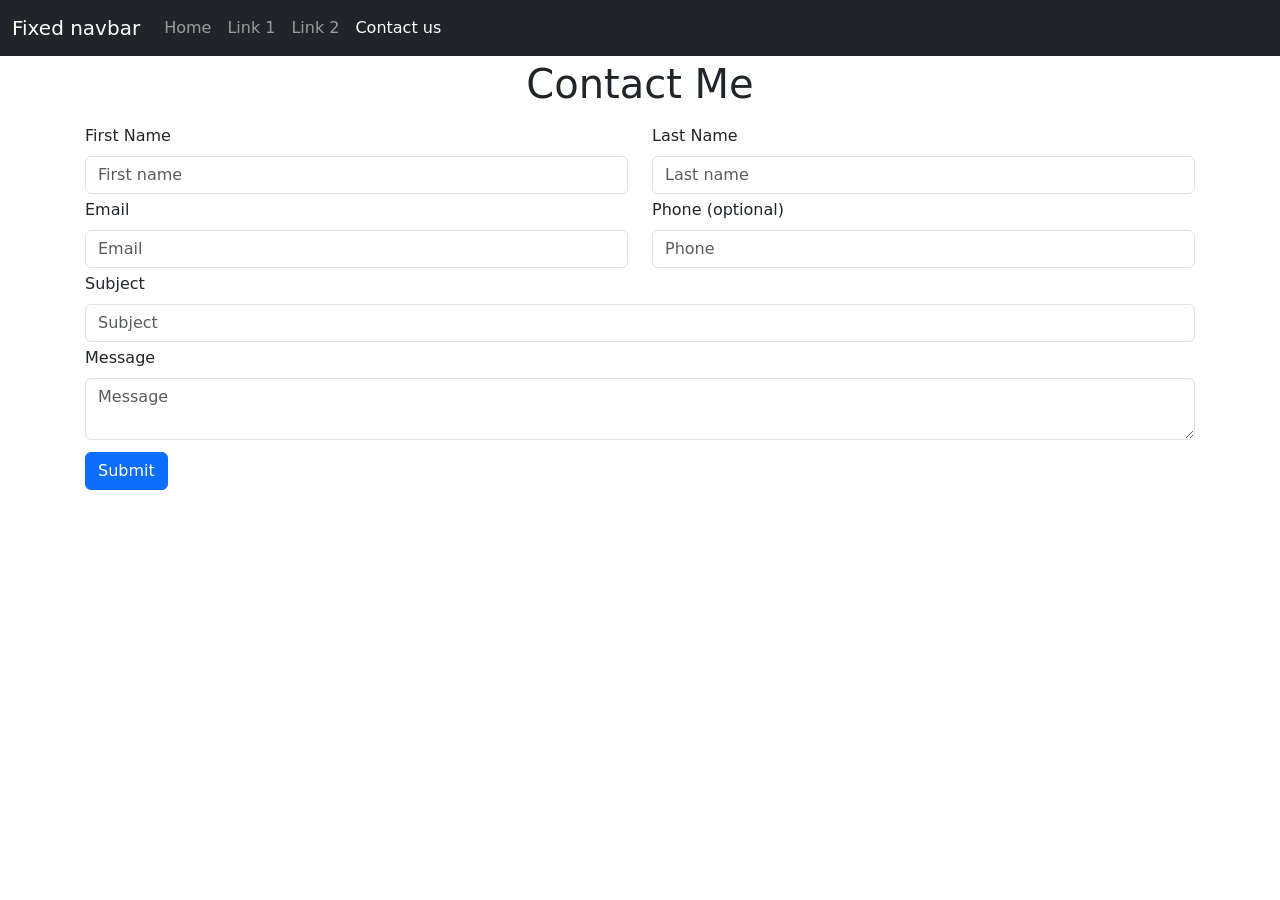
==== contact.html @ 33afbf4f "Added contact page Created the contact form page" ====
<!doctype html>
<html lang="en">

<head>
    <title>Contact us</title>
    <!-- Required meta tags -->
    <meta charset="utf-8">
    <meta name="viewport" content="width=device-width, initial-scale=1, shrink-to-fit=no">

    <!-- Bootstrap CSS -->
    <link href="https://cdn.jsdelivr.net/npm/bootstrap@5.1.1/dist/css/bootstrap.min.css" rel="stylesheet"
        integrity="sha384-F3w7mX95PdgyTmZZMECAngseQB83DfGTowi0iMjiWaeVhAn4FJkqJByhZMI3AhiU" crossorigin="anonymous">

    <link rel="stylesheet" href="css/site.css">
    <link rel="icon" type="image/x-icon" href="img/favicon.ico">
</head>

<body>

<nav class="navbar navbar-expand-md navbar-dark fixed-top bg-dark">
    <div class="container-fluid">
        <a class="navbar-brand" href="#">Fixed navbar</a>
        <button class="navbar-toggler" type="button" data-bs-toggle="collapse" data-bs-target="#navbarCollapse"
            aria-controls="navbarCollapse" aria-expanded="false" aria-label="Toggle navigation">
            <span class="navbar-toggler-icon"></span>
        </button>
        <div class="collapse navbar-collapse" id="navbarCollapse">
            <ul class="navbar-nav me-auto mb-2 mb-md-0">
                <li class="nav-item">
                    <a class="nav-link" aria-current="page" href="index.html">Home</a>
                </li>
                <li class="nav-item">
                    <a class="nav-link" href="#">Link 1</a>
                </li>
                <li class="nav-item">
                    <a class="nav-link" href="#">Link 2</a>
                </li>
                <li class="nav-item">
                    <a class="nav-link active" href="#">Contact us</a>
                </li>
            </ul>
        </div>
    </div>
</nav>

<main class="flex-shrink-0">
   <div class="container">
       <h1 class="text-center mb-3">Contact Me</h1>
       <form action="#">
           <div class="row mb-1">
               <div class="col">
                   <label class="form-label">First Name</label>
                   <input type="text" name="firstName" class="form-control" placeholder="First name"
                       aria-label="First name" required>
               </div>
               <div class="col">
                   <label class="form-label">Last Name</label>
                   <input type="text" name="lastName" class="form-control" placeholder="Last name"
                       aria-label="Last name" required>
               </div>
           </div>
           <div class="row mb-1">
               <div class="col">
                   <label class="form-label">Email</label>
                   <input type="email" name="email" class="form-control" placeholder="Email"
                       aria-label="Email" required>
               </div>
               <div class="col">
                   <label class="form-label">Phone (optional)</label>
                   <input type="text" name="phone" class="form-control" placeholder="Phone"
                       aria-label="Phone">
               </div>
           </div>
           <div class="row mb-1">
               <div class="col">
                   <label class="form-label">Subject</label>
                   <input type="text" name="subject" class="form-control" placeholder="Subject"
                       aria-label="Subject" required>
               </div>
           </div>
           <div class="row mb-1">
               <div class="col">
                   <label class="form-label">Message</label>
                   <textarea type="text" name="message" class="form-control" placeholder="Message"
                       aria-label="Message" required></textarea>
               </div>
           </div>
           <button type="submit" class="btn btn-primary mt-2">Submit</button>
       </form>
   </div>
 </main>
    <!-- Bootstrap JS -->
    <script src="https://cdn.jsdelivr.net/npm/bootstrap@5.1.1/dist/js/bootstrap.bundle.min.js"
        integrity="sha384-/bQdsTh/da6pkI1MST/rWKFNjaCP5gBSY4sEBT38Q/9RBh9AH40zEOg7Hlq2THRZ" crossorigin="anonymous">
    </script>
</body>

</html>
---- css/site.css ----
main>.container {
           padding: 60px 15px 0;
       }
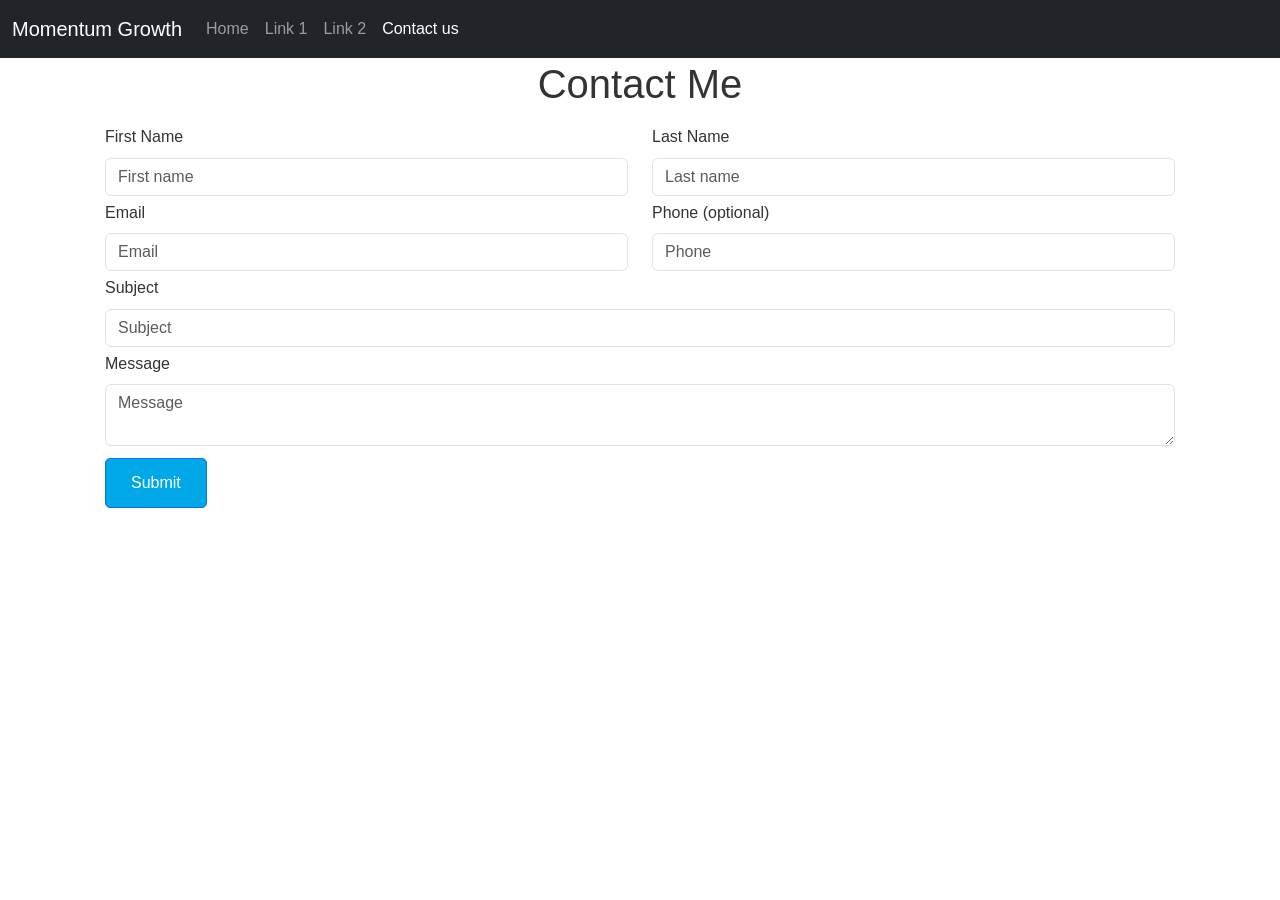
==== commit 84ab444e: "Added content to home page Added content to home page" ====
--- a/contact.html
+++ b/contact.html
@@ -19,7 +19,7 @@
 
 <nav class="navbar navbar-expand-md navbar-dark fixed-top bg-dark">
     <div class="container-fluid">
-        <a class="navbar-brand" href="#">Fixed navbar</a>
+        <a class="navbar-brand" href="#">Momentum Growth</a>
         <button class="navbar-toggler" type="button" data-bs-toggle="collapse" data-bs-target="#navbarCollapse"
             aria-controls="navbarCollapse" aria-expanded="false" aria-label="Toggle navigation">
             <span class="navbar-toggler-icon"></span>
@@ -46,7 +46,7 @@
 <main class="flex-shrink-0">
    <div class="container">
        <h1 class="text-center mb-3">Contact Me</h1>
-       <form action="#">
+       <form name="contact" method="POST" data-netlify-recaptcha="true" data-netlify="true">
            <div class="row mb-1">
                <div class="col">
                    <label class="form-label">First Name</label>
@@ -85,6 +85,7 @@
                        aria-label="Message" required></textarea>
                </div>
            </div>
+           <div data-netlify-recaptcha="true"></div>
            <button type="submit" class="btn btn-primary mt-2">Submit</button>
        </form>
    </div>
--- a/css/site.css
+++ b/css/site.css
@@ -1,3 +1,183 @@
 main>.container {
            padding: 60px 15px 0;
-       }+       }
+/* RESET */
+* {
+  margin: 0;
+  padding: 0;
+  box-sizing: border-box;
+}
+
+/* GLOBAL STYLES */
+body {
+  font-family: 'Segoe UI', Tahoma, Geneva, Verdana, sans-serif;
+  line-height: 1.6;
+  color: #333;
+}
+
+.container {
+  width: 90%;
+  max-width: 1100px;
+  margin: auto;
+}
+
+h1, h2, h3 {
+  margin-bottom: 15px;
+}
+
+section {
+  padding: 60px 0;
+}
+
+/* BUTTONS */
+.btn-primary {
+  display: inline-block;
+  padding: 12px 25px;
+  background-color: #00a8e8;
+  color: white;
+  text-decoration: none;
+  border-radius: 5px;
+  transition: 0.3s ease;
+}
+
+.btn-primary:hover {
+  background-color: #0077b6;
+}
+
+/* HERO SECTION */
+.hero {
+  background: linear-gradient(rgba(0,0,0,0.5), rgba(0,0,0,0.5)),
+              url('https://images.unsplash.com/photo-1581579188871-45ea61f2a8f3') no-repeat center center/cover;
+  height: 90vh;
+  display: flex;
+  align-items: center;
+  justify-content: center;
+  text-align: center;
+  color: white;
+}
+
+.hero h1 {
+  font-size: 3rem;
+}
+
+.hero p {
+  font-size: 1.2rem;
+  margin-bottom: 20px;
+}
+
+/* ABOUT SECTION */
+.about {
+  background: #f8f9fa;
+  text-align: center;
+}
+
+.features {
+  display: grid;
+  grid-template-columns: repeat(auto-fit, minmax(250px, 1fr));
+  gap: 20px;
+  margin-top: 30px;
+}
+
+.feature {
+  background: white;
+  padding: 25px;
+  border-radius: 8px;
+  box-shadow: 0 4px 10px rgba(0,0,0,0.05);
+}
+
+/* SERVICES */
+.services {
+  text-align: center;
+}
+
+.service-grid {
+  display: grid;
+  grid-template-columns: repeat(auto-fit, minmax(250px, 1fr));
+  gap: 20px;
+  margin-top: 30px;
+}
+
+.service {
+  padding: 25px;
+  border: 1px solid #eee;
+  border-radius: 8px;
+  transition: 0.3s ease;
+}
+
+.service:hover {
+  transform: translateY(-5px);
+  box-shadow: 0 8px 20px rgba(0,0,0,0.08);
+}
+
+/* TESTIMONIALS */
+.testimonials {
+  background: #f8f9fa;
+  text-align: center;
+}
+
+.testimonial {
+  margin-bottom: 30px;
+  font-style: italic;
+}
+
+/* CTA */
+.cta {
+  background: #00a8e8;
+  color: white;
+  text-align: center;
+}
+
+.cta .btn-primary {
+  background: white;
+  color: #00a8e8;
+}
+
+.cta .btn-primary:hover {
+  background: #f1f1f1;
+}
+
+/* CONTACT */
+.contact form {
+  display: flex;
+  flex-direction: column;
+  gap: 15px;
+  margin-top: 20px;
+}
+
+.contact input,
+.contact textarea {
+  padding: 12px;
+  border-radius: 5px;
+  border: 1px solid #ccc;
+  font-size: 1rem;
+}
+
+.contact textarea {
+  resize: vertical;
+  min-height: 120px;
+}
+
+.contact button {
+  border: none;
+  cursor: pointer;
+}
+
+/* FOOTER */
+footer {
+  background: #222;
+  color: white;
+  text-align: center;
+  padding: 20px 0;
+  font-size: 0.9rem;
+}
+
+/* RESPONSIVE DESIGN */
+@media (max-width: 768px) {
+  .hero h1 {
+    font-size: 2rem;
+  }
+
+  section {
+    padding: 40px 0;
+  }
+}
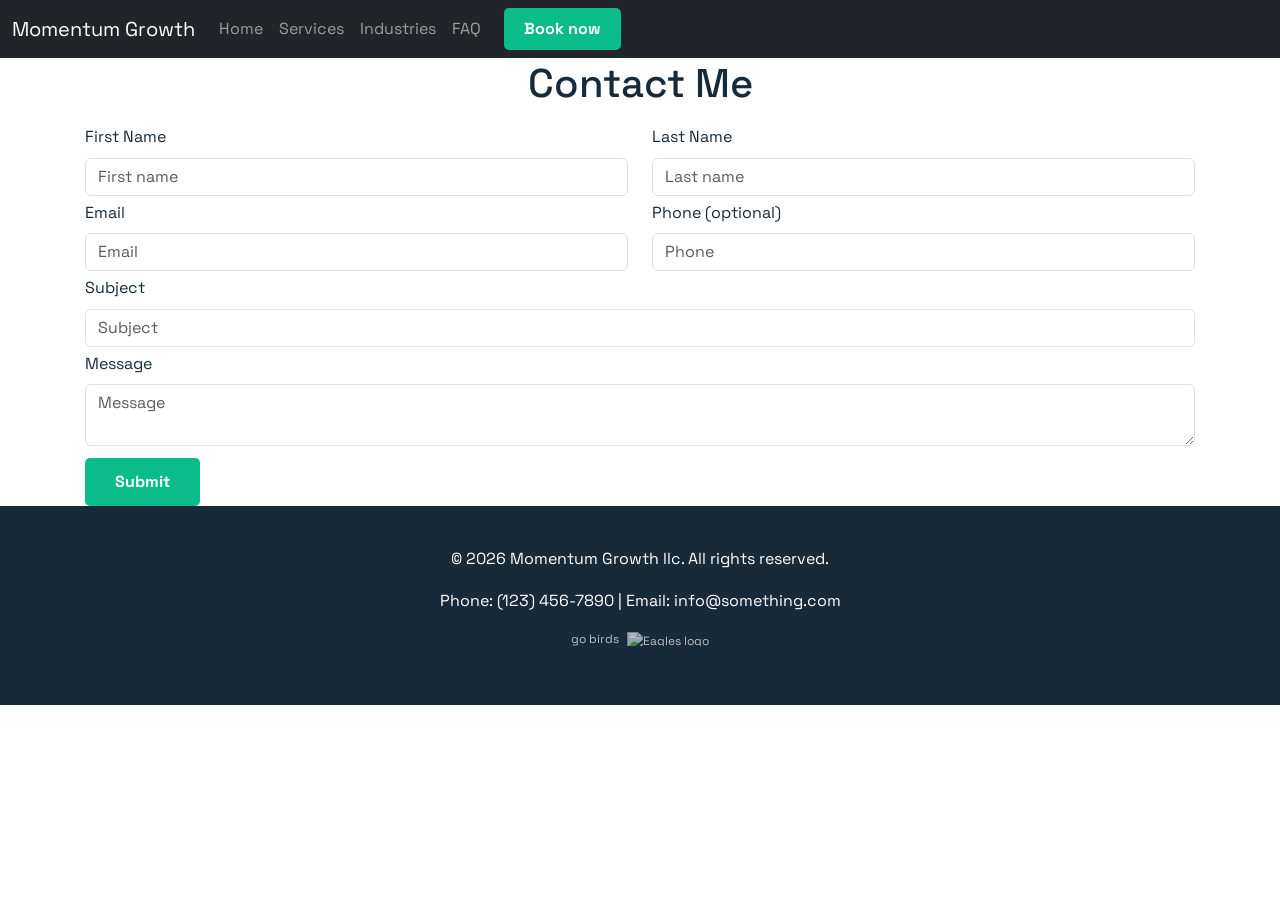
==== commit 6f6c11d3: "Revision1 added pages, and style" ====
--- a/contact.html
+++ b/contact.html
@@ -30,13 +30,16 @@
                     <a class="nav-link" aria-current="page" href="index.html">Home</a>
                 </li>
                 <li class="nav-item">
-                    <a class="nav-link" href="#">Link 1</a>
+                    <a class="nav-link" href="services.html">Services</a>
                 </li>
                 <li class="nav-item">
-                    <a class="nav-link" href="#">Link 2</a>
+                    <a class="nav-link" href="industries.html">Industries</a>
                 </li>
                 <li class="nav-item">
-                    <a class="nav-link active" href="#">Contact us</a>
+                    <a class="nav-link" href="faq.html">FAQ</a>
+                </li>
+                <li class="nav-item">
+                    <a class="nav-link nav-btn" class="nav-link active" href="contact.html">Book now</a>
                 </li>
             </ul>
         </div>
@@ -89,6 +92,16 @@
            <button type="submit" class="btn btn-primary mt-2">Submit</button>
        </form>
    </div>
+ <!-- FOOTER -->
+  <footer>
+    <div class="container">
+      <p>© 2026 Momentum Growth llc. All rights reserved.</p>
+      <p>Phone: (123) 456-7890 | Email: info@something.com</p>
+      <p class="go-birds">
+      go birds 
+      <img src="https://upload.wikimedia.org/wikipedia/en/thumb/8/8e/Philadelphia_Eagles_logo.svg/1200px-Philadelphia_Eagles_logo.svg.png" alt="Eagles logo">
+    </div>
+  </footer>
  </main>
     <!-- Bootstrap JS -->
     <script src="https://cdn.jsdelivr.net/npm/bootstrap@5.1.1/dist/js/bootstrap.bundle.min.js"
--- a/css/site.css
+++ b/css/site.css
@@ -1,52 +1,56 @@
-main>.container {
-           padding: 60px 15px 0;
-       }
-/* RESET */
+/* 1. IMPORTS & VARIABLES */
+@import url('https://fonts.googleapis.com/css2?family=Space+Grotesk:wght@300;400;700&display=swap');
+
+:root {
+  --primary: #09BC8A;    /* Emerald Green */
+  --secondary: #74b3ce;  /* Sky Blue */
+  --dark: #172A3A;       /* Dark Navy */
+  --accent: #508991;     /* Muted Teal */
+  --deep: #004346;       /* Deep Forest */
+}
+
+/* 2. RESET & GLOBAL STYLES */
 * {
   margin: 0;
   padding: 0;
   box-sizing: border-box;
 }
 
-/* GLOBAL STYLES */
 body {
-  font-family: 'Segoe UI', Tahoma, Geneva, Verdana, sans-serif;
+  font-family: 'Space Grotesk', sans-serif; /* Updated Font */
   line-height: 1.6;
-  color: #333;
+  color: var(--dark); /* Updated Color */
 }
 
-.container {
-  width: 90%;
-  max-width: 1100px;
-  margin: auto;
-}
-
-h1, h2, h3 {
-  margin-bottom: 15px;
+main > .container {
+  padding: 60px 15px 0;
 }
 
 section {
   padding: 60px 0;
 }
 
-/* BUTTONS */
+/* 3. BUTTONS - Updated colors */
 .btn-primary {
   display: inline-block;
-  padding: 12px 25px;
-  background-color: #00a8e8;
+  padding: 12px 30px;
+  background-color: var(--primary); /* Emerald */
   color: white;
   text-decoration: none;
   border-radius: 5px;
+  font-weight: 700;
   transition: 0.3s ease;
+  border: none;
 }
 
 .btn-primary:hover {
-  background-color: #0077b6;
+  background-color: var(--deep);
+  transform: translateY(-2px);
 }
 
-/* HERO SECTION */
+/* 4. HERO SECTION */
 .hero {
-  background: linear-gradient(rgba(0,0,0,0.5), rgba(0,0,0,0.5)),
+  background: linear-gradient(rgba(23, 42, 58, 0.7), rgba(23, 42, 58, 0.7)),
               url('https://images.unsplash.com/photo-1581579188871-45ea61f2a8f3') no-repeat center center/cover;
   height: 90vh;
   display: flex;
@@ -56,51 +60,51 @@
   color: white;
 }
 
-.hero h1 {
-  font-size: 3rem;
-}
-
-.hero p {
-  font-size: 1.2rem;
-  margin-bottom: 20px;
-}
-
-/* ABOUT SECTION */
-.about {
-  background: #f8f9fa;
+/* NAVBAR BUTTON STYLING */
+.navbar-nav .nav-btn {
+  background-color: var(--primary); 
+  color: white !important;          
+  padding: 8px 20px !important;    
+  border-radius: 5px;               
+  font-weight: 700;
+  margin-left: 15px;                
+  transition: all 0.3s ease;
   text-align: center;
 }
 
-.features {
+.navbar-nav .nav-btn:hover {
+  background-color: var(--deep) !important; 
+  transform: translateY(-1px);
+  box-shadow: 0 4px 8px rgba(0,0,0,0.2);
+}
+
+/* Adjust for Mobile */
+@media (max-width: 768px) {
+  .navbar-nav .nav-btn {
+    margin-left: 0;
+    margin-top: 10px;
+    display: inline-block; 
+  }
+}
+
+.hero h1 {
+  font-size: 3.5rem; 
+}
+
+/* 5. LAYOUT GRIDS */
+.features, .service-grid {
   display: grid;
   grid-template-columns: repeat(auto-fit, minmax(250px, 1fr));
   gap: 20px;
   margin-top: 30px;
 }
 
-.feature {
+.feature, .service {
   background: white;
   padding: 25px;
   border-radius: 8px;
   box-shadow: 0 4px 10px rgba(0,0,0,0.05);
-}
-
-/* SERVICES */
-.services {
-  text-align: center;
-}
-
-.service-grid {
-  display: grid;
-  grid-template-columns: repeat(auto-fit, minmax(250px, 1fr));
-  gap: 20px;
-  margin-top: 30px;
-}
-
-.service {
-  padding: 25px;
-  border: 1px solid #eee;
-  border-radius: 8px;
+  border-top: 5px solid var(--primary); 
   transition: 0.3s ease;
 }
 
@@ -108,76 +112,74 @@
   transform: translateY(-5px);
   box-shadow: 0 8px 20px rgba(0,0,0,0.08);
 }
-
-/* TESTIMONIALS */
-.testimonials {
-  background: #f8f9fa;
-  text-align: center;
+/* SERVICE CARDS REFINEMENT */
+.service {
+  display: flex;
+  flex-direction: column;
+  align-items: center;
+  justify-content: center;
+  padding: 40px 20px; 
+  background: #ffffff;
+  border-radius: 12px;
+  border-top: 5px solid var(--primary);
+  box-shadow: 0 4px 15px rgba(0,0,0,0.05);
+  transition: all 0.3s ease;
 }
 
-.testimonial {
-  margin-bottom: 30px;
-  font-style: italic;
+.service-icon {
+  font-size: 3.5rem; 
+  margin-bottom: 15px;
 }
 
-/* CTA */
+.service h3 {
+  font-size: 1.2rem;
+  font-weight: 700;
+  margin-bottom: 0; 
+  color: var(--dark);
+  text-transform: uppercase;
+  letter-spacing: 1px;
+}
+
+.service:hover {
+  transform: translateY(-8px);
+  background-color: #fdfdfd;
+}
+
+/* 6. CTA & FOOTER */
 .cta {
-  background: #00a8e8;
+  background: var(--deep); /* Deep Forest */
   color: white;
   text-align: center;
 }
 
-.cta .btn-primary {
-  background: white;
-  color: #00a8e8;
+footer {
+  background: var(--dark); /* Dark Navy */
+  color: white;
+  text-align: center;
+  padding: 40px 0;
+}
+/* GO BIRDS STYLING */
+.go-birds {
+  font-size: 0.75rem; 
+  margin-top: 10px;
+  opacity: 0.7;       
+  display: flex;
+  align-items: center;
+  justify-content: center;
+  gap: 8px;          
 }
 
-.cta .btn-primary:hover {
-  background: #f1f1f1;
+.go-birds img {
+  height: 14px;      
+  width: auto;
 }
 
-/* CONTACT */
-.contact form {
-  display: flex;
-  flex-direction: column;
-  gap: 15px;
-  margin-top: 20px;
-}
-
-.contact input,
-.contact textarea {
-  padding: 12px;
-  border-radius: 5px;
-  border: 1px solid #ccc;
-  font-size: 1rem;
-}
-
-.contact textarea {
-  resize: vertical;
-  min-height: 120px;
-}
-
-.contact button {
-  border: none;
-  cursor: pointer;
-}
-
-/* FOOTER */
-footer {
-  background: #222;
-  color: white;
-  text-align: center;
-  padding: 20px 0;
-  font-size: 0.9rem;
-}
-
-/* RESPONSIVE DESIGN */
+/* 7. RESPONSIVE DESIGN */
 @media (max-width: 768px) {
   .hero h1 {
     font-size: 2rem;
   }
-
   section {
     padding: 40px 0;
   }
-}
+}
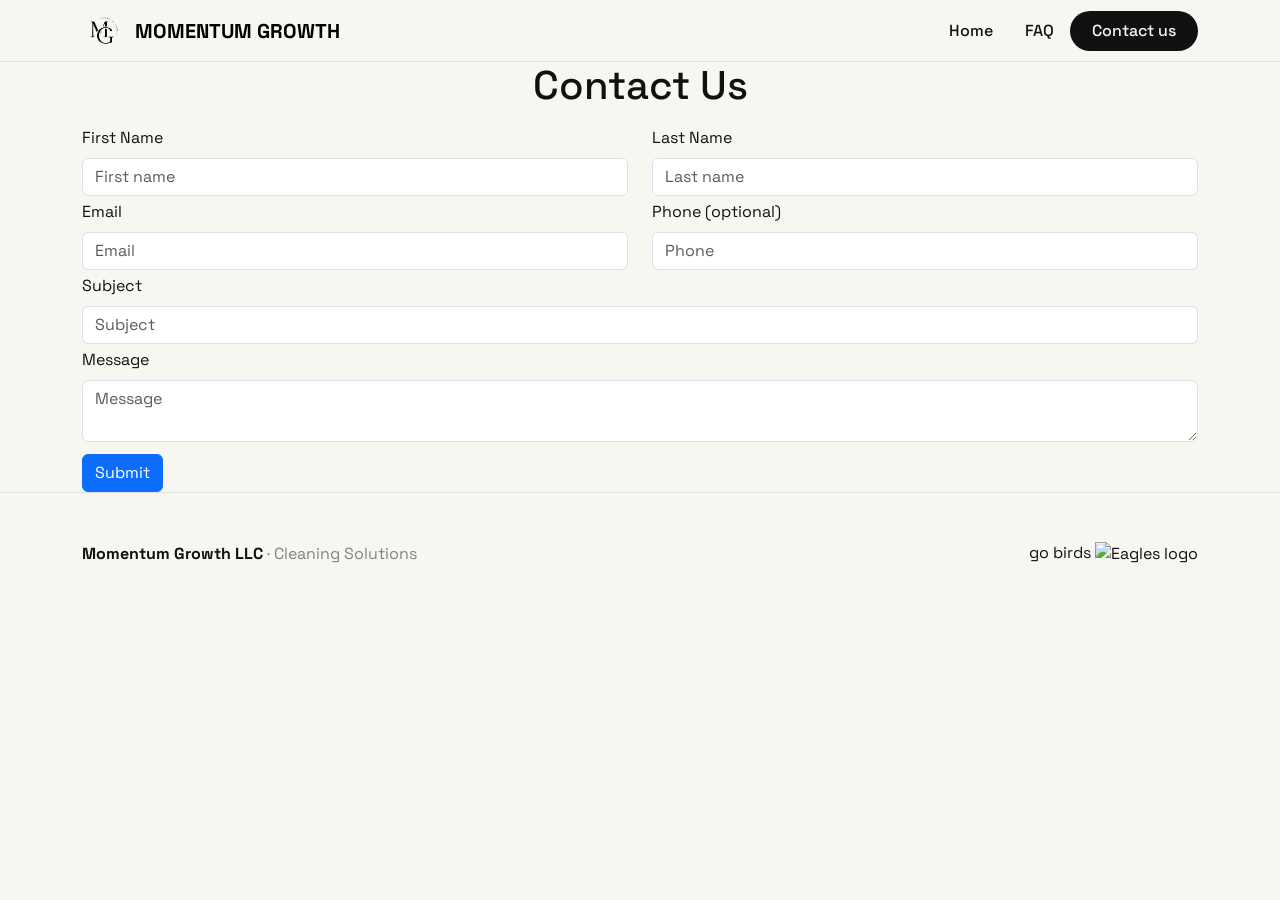
==== commit 9f16ac13: "added FAQ page added FAQ page" ====
--- a/contact.html
+++ b/contact.html
@@ -17,30 +17,20 @@
 
 <body>
 
-<nav class="navbar navbar-expand-md navbar-dark fixed-top bg-dark">
-    <div class="container-fluid">
-        <a class="navbar-brand" href="#">Momentum Growth</a>
-        <button class="navbar-toggler" type="button" data-bs-toggle="collapse" data-bs-target="#navbarCollapse"
-            aria-controls="navbarCollapse" aria-expanded="false" aria-label="Toggle navigation">
+<nav class="navbar navbar-expand-md navbar-light bg-premium border-bottom sticky-top">
+    <div class="container">
+        <a class="navbar-brand d-flex align-items-center" href="index.html">
+        <img src="img/logo.jpeg" alt="Momentum Growth Logo" class="logo-main">
+        <span class="ms-2 fw-bold d-none d-sm-inline">MOMENTUM GROWTH</span>
+        </a>
+        <button class="navbar-toggler" type="button" data-bs-toggle="collapse" data-bs-target="#navbarCollapse">
             <span class="navbar-toggler-icon"></span>
         </button>
         <div class="collapse navbar-collapse" id="navbarCollapse">
-            <ul class="navbar-nav me-auto mb-2 mb-md-0">
-                <li class="nav-item">
-                    <a class="nav-link" aria-current="page" href="index.html">Home</a>
-                </li>
-                <li class="nav-item">
-                    <a class="nav-link" href="services.html">Services</a>
-                </li>
-                <li class="nav-item">
-                    <a class="nav-link" href="industries.html">Industries</a>
-                </li>
-                <li class="nav-item">
-                    <a class="nav-link" href="faq.html">FAQ</a>
-                </li>
-                <li class="nav-item">
-                    <a class="nav-link nav-btn" class="nav-link active" href="contact.html">Book now</a>
-                </li>
+            <ul class="navbar-nav ms-auto mb-2 mb-md-0 align-items-center">
+                <li class="nav-item"><a class="nav-link px-3" href="index.html">Home</a></li>
+                <li class="nav-item"><a class="nav-link px-3" href="faq.html">FAQ</a></li>
+                <li class="nav-item"><a class="nav-link nav-btn active" href="contact.html">Contact us</a></li>
             </ul>
         </div>
     </div>
@@ -48,7 +38,7 @@
 
 <main class="flex-shrink-0">
    <div class="container">
-       <h1 class="text-center mb-3">Contact Me</h1>
+       <h1 class="text-center mb-3">Contact Us</h1>
        <form name="contact" method="POST" data-netlify-recaptcha="true" data-netlify="true">
            <div class="row mb-1">
                <div class="col">
@@ -93,13 +83,15 @@
        </form>
    </div>
  <!-- FOOTER -->
-  <footer>
-    <div class="container">
-      <p>© 2026 Momentum Growth llc. All rights reserved.</p>
-      <p>Phone: (123) 456-7890 | Email: info@something.com</p>
-      <p class="go-birds">
-      go birds 
-      <img src="https://upload.wikimedia.org/wikipedia/en/thumb/8/8e/Philadelphia_Eagles_logo.svg/1200px-Philadelphia_Eagles_logo.svg.png" alt="Eagles logo">
+  <footer class="py-5 border-top">
+    <div class="container d-flex flex-column flex-md-row justify-content-between align-items-center gap-3">
+      <div>
+        <span class="fw-bold">Momentum Growth LLC</span> <span class="opacity-50">· Cleaning Solutions</span>
+      </div>
+      <p class="go-birds mb-0">
+        go birds 
+        <img src="https://upload.wikimedia.org/wikipedia/en/thumb/8/8e/Philadelphia_Eagles_logo.svg/1200px-Philadelphia_Eagles_logo.svg.png" alt="Eagles logo" style="height: 14px;">
+      </p>
     </div>
   </footer>
  </main>
--- a/css/site.css
+++ b/css/site.css
@@ -1,185 +1,180 @@
-/* 1. IMPORTS & VARIABLES */
-@import url('https://fonts.googleapis.com/css2?family=Space+Grotesk:wght@300;400;700&display=swap');
+@import url('https://fonts.googleapis.com/css2?family=Space+Grotesk:wght@300;400;600;700&display=swap');
 
 :root {
-  --primary: #09BC8A;    /* Emerald Green */
-  --secondary: #74b3ce;  /* Sky Blue */
-  --dark: #172A3A;       /* Dark Navy */
-  --accent: #508991;     /* Muted Teal */
-  --deep: #004346;       /* Deep Forest */
-}
-
-/* 2. RESET & GLOBAL STYLES */
-* {
-  margin: 0;
-  padding: 0;
-  box-sizing: border-box;
+  /* paleta de colores */
+  --color-black: #111111;
+  --color-ivory: #F8F6F1;
+  --color-warm-gray: #EAE7DF;
+  --color-deep-green: #3F5F4A;
+  --color-soft-sage: #A8B8A5;
+  --color-champagne: #CBBE9A;
+  
+  --text-main: var(--color-black);
+  --border-subtle: var(--color-warm-gray);
 }
 
 body {
-  font-family: 'Space Grotesk', sans-serif; /* Updated Font */
-  line-height: 1.6;
-  color: var(--dark); /* Updated Color */
+  font-family: 'Space Grotesk', sans-serif;
+  color: var(--text-main);
+  background-color: var(--color-ivory); /* Fondo Ivory */
 }
 
-main > .container {
-  padding: 60px 15px 0;
+/* NAVBAR */
+.navbar {
+  background-color: var(--color-ivory) !important;
+  border-bottom: 1px solid var(--border-subtle);
 }
 
-section {
-  padding: 60px 0;
+.nav-link {
+  color: var(--color-black) !important;
+  font-weight: 500;
 }
 
-/* 3. BUTTONS - Updated colors */
-.btn-primary {
-  display: inline-block;
-  padding: 12px 30px;
-  background-color: var(--primary); /* Emerald */
-  color: white;
-  text-decoration: none;
-  border-radius: 5px;
-  font-weight: 700;
-  transition: 0.3s ease;
+.nav-btn {
+  background-color: var(--color-black) !important;
+  color: var(--color-ivory) !important; /* Texto Ivory sobre fondo Black */
+  border-radius: 50px;
+  padding: 8px 22px !important;
+  transition: all 0.3s ease;
+}
+
+.nav-btn:hover {
+  background-color: var(--color-deep-green) !important; /* Cambio a verde oscuro al pasar el mouse */
+}
+
+/* HERO SECTION */
+.hero-premium {
+  padding: 100px 0;
+  background: linear-gradient(180deg, var(--color-ivory) 0%, var(--color-warm-gray) 100%);
+}
+
+.badge-premium {
+  background-color: var(--color-soft-sage);
+  color: var(--color-black);
+  padding: 6px 16px;
+  border-radius: 50px;
+  font-size: 0.75rem;
+  letter-spacing: 0.2em;
+  text-transform: uppercase;
+}
+
+/* BOTONES */
+.btn-dark-premium {
+  background-color: var(--color-black);
+  color: var(--color-ivory);
+  border-radius: 50px;
+  padding: 14px 32px;
+  font-weight: 600;
   border: none;
 }
 
-.btn-primary:hover {
-  background-color: var(--deep);
-  transform: translateY(-2px);
+.btn-dark-premium:hover {
+  background-color: var(--color-deep-green);
+  color: var(--color-ivory);
 }
 
-/* 4. HERO SECTION */
-.hero {
-  background: linear-gradient(rgba(23, 42, 58, 0.7), rgba(23, 42, 58, 0.7)),
-              url('https://images.unsplash.com/photo-1581579188871-45ea61f2a8f3') no-repeat center center/cover;
-  height: 90vh;
-  display: flex;
-  align-items: center;
-  justify-content: center;
-  text-align: center;
-  color: white;
+.btn-outline-premium {
+  border: 1px solid var(--color-black);
+  color: var(--color-black);
+  border-radius: 50px;
+  padding: 14px 32px;
 }
 
-/* NAVBAR BUTTON STYLING */
-.navbar-nav .nav-btn {
-  background-color: var(--primary); 
-  color: white !important;          
-  padding: 8px 20px !important;    
-  border-radius: 5px;               
-  font-weight: 700;
-  margin-left: 15px;                
-  transition: all 0.3s ease;
-  text-align: center;
+/* TARJETAS Y ELEMENTOS DE DISEÑO */
+.promise-card {
+  background-color: white;
+  border: 1px solid var(--color-warm-gray);
+  padding: 40px;
+  border-radius: 32px;
+  box-shadow: 0 10px 40px rgba(0,0,0,0.03);
 }
 
-.navbar-nav .nav-btn:hover {
-  background-color: var(--deep) !important; 
-  transform: translateY(-1px);
-  box-shadow: 0 4px 8px rgba(0,0,0,0.2);
+.mg-logo-text {
+  color: var(--color-champagne); /* El logo "MG" ahora usa el acento Champagne */
+  font-family: serif;
 }
 
-/* Adjust for Mobile */
-@media (max-width: 768px) {
-  .navbar-nav .nav-btn {
-    margin-left: 0;
-    margin-top: 10px;
-    display: inline-block; 
-  }
+.list-item-premium {
+  background-color: var(--color-ivory);
+  border-left: 4px solid var(--color-soft-sage); /* Acento en Sage */
+  padding: 15px;
+  margin-bottom: 10px;
+  border-radius: 0 12px 12px 0;
 }
 
-.hero h1 {
-  font-size: 3.5rem; 
+#industries {
+  position: relative;
+  display: block;
+  width: 100%;
+  clear: both;
+  padding-bottom: 80px; /* Añade espacio extra al final de las tarjetas */
 }
 
-/* 5. LAYOUT GRIDS */
-.features, .service-grid {
-  display: grid;
-  grid-template-columns: repeat(auto-fit, minmax(250px, 1fr));
-  gap: 20px;
-  margin-top: 30px;
+.industry-card {
+  background-color: white;
+  border: 1px solid var(--color-warm-gray);
+  border-bottom: 4px solid var(--color-deep-green);
+  padding: 35px;
+  border-radius: 32px;
+  height: auto; /* Cambiamos 100% por auto para que se ajuste al contenido */
+  min-height: 100%; /* Pero que mantengan la misma altura en la fila */
+  display: flex;
+  flex-direction: column;
 }
 
-.feature, .service {
-  background: white;
-  padding: 25px;
-  border-radius: 8px;
-  box-shadow: 0 4px 10px rgba(0,0,0,0.05);
-  border-top: 5px solid var(--primary); 
-  transition: 0.3s ease;
+.industry-card:hover {
+  border-color: var(--color-champagne);
 }
 
-.service:hover {
-  transform: translateY(-5px);
-  box-shadow: 0 8px 20px rgba(0,0,0,0.08);
-}
-/* SERVICE CARDS REFINEMENT */
-.service {
-  display: flex;
-  flex-direction: column;
-  align-items: center;
-  justify-content: center;
-  padding: 40px 20px; 
-  background: #ffffff;
-  border-radius: 12px;
-  border-top: 5px solid var(--primary);
-  box-shadow: 0 4px 15px rgba(0,0,0,0.05);
-  transition: all 0.3s ease;
+/* ICONOS */
+.service-icon {
+  color: var(--color-deep-green); 
+  font-size: 3rem;
 }
 
-.service-icon {
-  font-size: 3.5rem; 
-  margin-bottom: 15px;
+/* SECCIÓN NEGRA (BENEFICIOS) */
+.bg-black-premium {
+  background-color: var(--color-black);
+  color: var(--color-ivory);
+  border-radius: 40px;
+  margin: 60px 15px 0 15px; 
+  padding: 80px 0;
+  clear: both;
+  position: relative;
 }
 
-.service h3 {
-  font-size: 1.2rem;
-  font-weight: 700;
-  margin-bottom: 0; 
-  color: var(--dark);
-  text-transform: uppercase;
-  letter-spacing: 1px;
+.benefit-card {
+  border: 1px solid rgba(203, 190, 154, 0.3); /* Borde sutil en Champagne */
 }
 
-.service:hover {
-  transform: translateY(-8px);
-  background-color: #fdfdfd;
+.benefit-card h5 {
+  color: var(--color-champagne);
 }
 
-/* 6. CTA & FOOTER */
-.cta {
-  background: var(--deep); /* Deep Forest */
-  color: white;
-  text-align: center;
+/* ESTILOS PARA EL LOGO */
+.logo-main {
+  height: 45px; /* Ajusta el tamaño según prefieras */
+  width: auto;
+  /* El truco mágico: elimina el blanco y deja el negro */
+  mix-blend-mode: multiply; 
+  filter: contrast(1.1); /* Hace que el negro sea más puro */
 }
 
-footer {
-  background: var(--dark); /* Dark Navy */
-  color: white;
-  text-align: center;
-  padding: 40px 0;
-}
-/* GO BIRDS STYLING */
-.go-birds {
-  font-size: 0.75rem; 
-  margin-top: 10px;
-  opacity: 0.7;       
-  display: flex;
-  align-items: center;
-  justify-content: center;
-  gap: 8px;          
+.logo-hero {
+  height: 70px; /* Un poco más grande para la sección Hero */
+  width: auto;
+  mix-blend-mode: multiply;
+  filter: contrast(1.2);
 }
 
-.go-birds img {
-  height: 14px;      
-  width: auto;
+/* Ajuste para que el Navbar no se vea apretado */
+.navbar-brand {
+  padding-top: 0;
+  padding-bottom: 0;
 }
 
-/* 7. RESPONSIVE DESIGN */
-@media (max-width: 768px) {
-  .hero h1 {
-    font-size: 2rem;
-  }
-  section {
-    padding: 40px 0;
-  }
-}+/* FOOTER */
+footer {
+  background-color: var(--color-ivory);
+  border-top: 1px solid var(--color-warm-gray);
+}
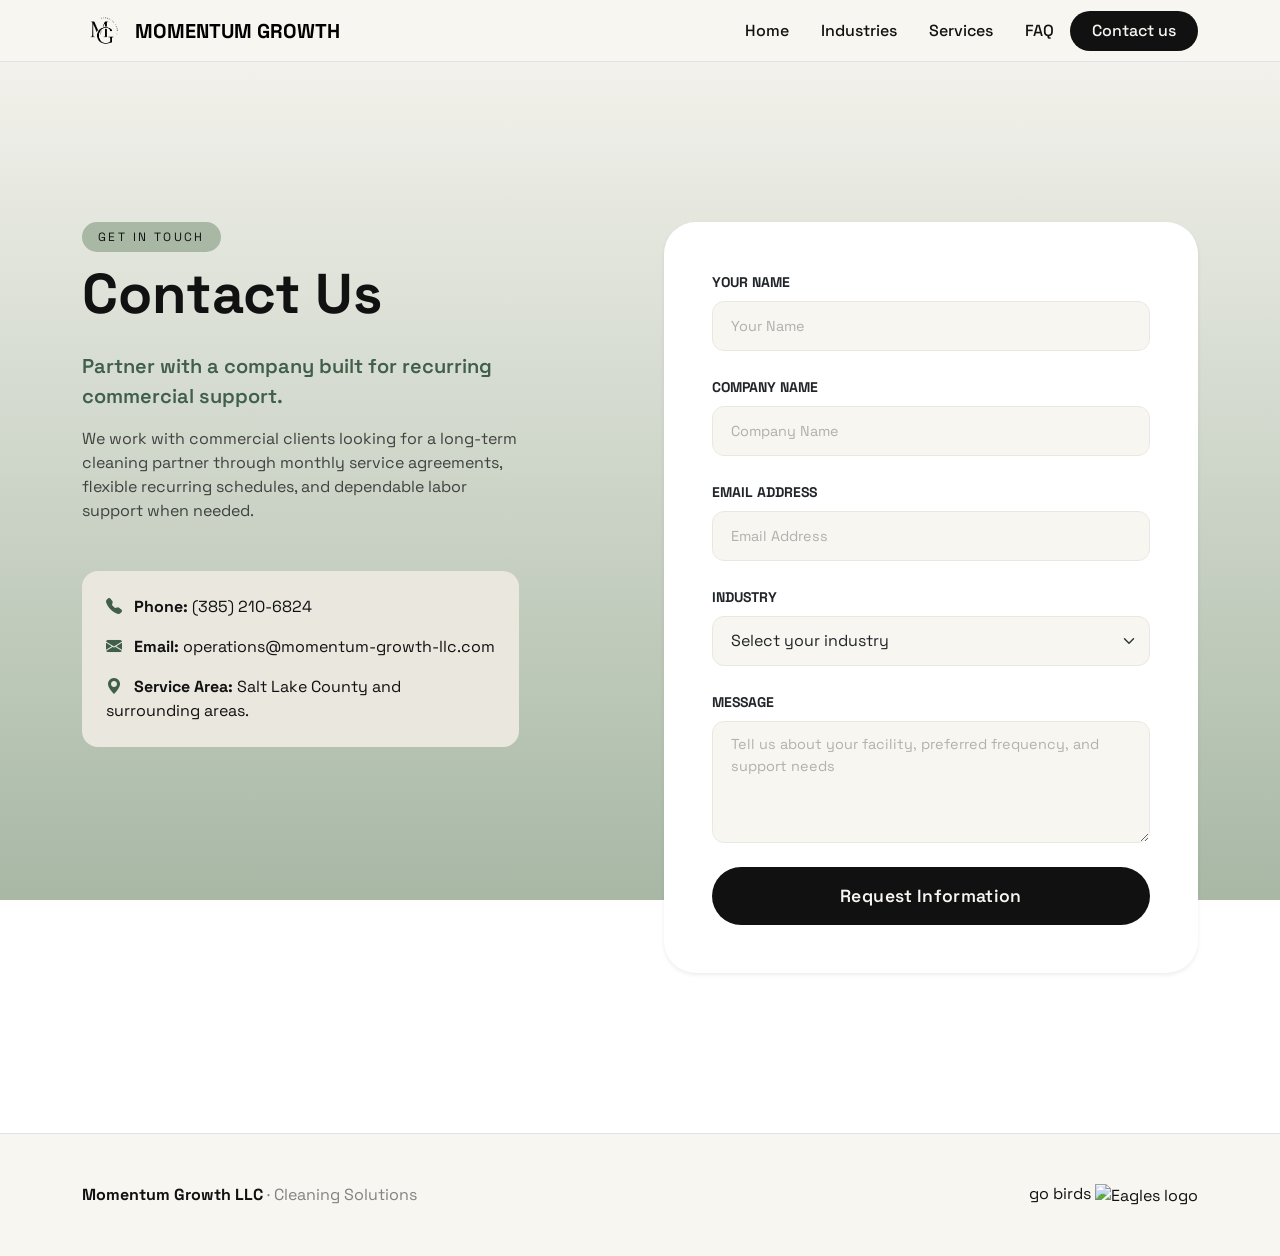
==== commit e40854d8: "style fixes style" ====
--- a/contact.html
+++ b/contact.html
@@ -1,34 +1,27 @@
 <!doctype html>
 <html lang="en">
-
 <head>
-    <title>Contact us</title>
-    <!-- Required meta tags -->
+    <title>Contact Us | Momentum Growth</title>
     <meta charset="utf-8">
     <meta name="viewport" content="width=device-width, initial-scale=1, shrink-to-fit=no">
-
-    <!-- Bootstrap CSS -->
-    <link href="https://cdn.jsdelivr.net/npm/bootstrap@5.1.1/dist/css/bootstrap.min.css" rel="stylesheet"
-        integrity="sha384-F3w7mX95PdgyTmZZMECAngseQB83DfGTowi0iMjiWaeVhAn4FJkqJByhZMI3AhiU" crossorigin="anonymous">
-
+    <link href="https://cdn.jsdelivr.net/npm/bootstrap@5.1.1/dist/css/bootstrap.min.css" rel="stylesheet">
+    <link rel="stylesheet" href="https://cdn.jsdelivr.net/npm/bootstrap-icons@1.11.3/font/bootstrap-icons.min.css">
     <link rel="stylesheet" href="css/site.css">
     <link rel="icon" type="image/x-icon" href="img/favicon.ico">
 </head>
-
-<body>
+<body class="bg-premium">
 
 <nav class="navbar navbar-expand-md navbar-light bg-premium border-bottom sticky-top">
     <div class="container">
         <a class="navbar-brand d-flex align-items-center" href="index.html">
-        <img src="img/logo.jpeg" alt="Momentum Growth Logo" class="logo-main">
-        <span class="ms-2 fw-bold d-none d-sm-inline">MOMENTUM GROWTH</span>
+            <img src="img/logo.jpeg" alt="Logo" class="logo-main">
+            <span class="ms-2 fw-bold">MOMENTUM GROWTH</span>
         </a>
-        <button class="navbar-toggler" type="button" data-bs-toggle="collapse" data-bs-target="#navbarCollapse">
-            <span class="navbar-toggler-icon"></span>
-        </button>
         <div class="collapse navbar-collapse" id="navbarCollapse">
-            <ul class="navbar-nav ms-auto mb-2 mb-md-0 align-items-center">
+            <ul class="navbar-nav ms-auto mb-2 mb-md-0">
                 <li class="nav-item"><a class="nav-link px-3" href="index.html">Home</a></li>
+                <li class="nav-item"><a class="nav-link px-3" href="index.html#industries">Industries</a></li>
+                <li class="nav-item"><a class="nav-link px-3" href="index.html#services">Services</a></li>
                 <li class="nav-item"><a class="nav-link px-3" href="faq.html">FAQ</a></li>
                 <li class="nav-item"><a class="nav-link nav-btn active" href="contact.html">Contact us</a></li>
             </ul>
@@ -36,69 +29,95 @@
     </div>
 </nav>
 
-<main class="flex-shrink-0">
-   <div class="container">
-       <h1 class="text-center mb-3">Contact Us</h1>
-       <form name="contact" method="POST" data-netlify-recaptcha="true" data-netlify="true">
-           <div class="row mb-1">
-               <div class="col">
-                   <label class="form-label">First Name</label>
-                   <input type="text" name="firstName" class="form-control" placeholder="First name"
-                       aria-label="First name" required>
-               </div>
-               <div class="col">
-                   <label class="form-label">Last Name</label>
-                   <input type="text" name="lastName" class="form-control" placeholder="Last name"
-                       aria-label="Last name" required>
-               </div>
-           </div>
-           <div class="row mb-1">
-               <div class="col">
-                   <label class="form-label">Email</label>
-                   <input type="email" name="email" class="form-control" placeholder="Email"
-                       aria-label="Email" required>
-               </div>
-               <div class="col">
-                   <label class="form-label">Phone (optional)</label>
-                   <input type="text" name="phone" class="form-control" placeholder="Phone"
-                       aria-label="Phone">
-               </div>
-           </div>
-           <div class="row mb-1">
-               <div class="col">
-                   <label class="form-label">Subject</label>
-                   <input type="text" name="subject" class="form-control" placeholder="Subject"
-                       aria-label="Subject" required>
-               </div>
-           </div>
-           <div class="row mb-1">
-               <div class="col">
-                   <label class="form-label">Message</label>
-                   <textarea type="text" name="message" class="form-control" placeholder="Message"
-                       aria-label="Message" required></textarea>
-               </div>
-           </div>
-           <div data-netlify-recaptcha="true"></div>
-           <button type="submit" class="btn btn-primary mt-2">Submit</button>
-       </form>
-   </div>
- <!-- FOOTER -->
-  <footer class="py-5 border-top">
-    <div class="container d-flex flex-column flex-md-row justify-content-between align-items-center gap-3">
-      <div>
+<main class="py-huge">
+    <div class="container">
+        <div class="row g-5">
+            <div class="col-lg-5">
+                <small class="badge-premium mb-2 d-inline-block">Get in Touch</small>
+                <h1 class="display-4 fw-bold mb-4">Contact Us</h1>
+                <p class="lead fw-semibold mb-3" style="color: var(--color-deep-green);">
+                    Partner with a company built for recurring commercial support.
+                </p>
+                <p class="opacity-75 mb-5">
+                    We work with commercial clients looking for a long-term cleaning partner through monthly service agreements, flexible recurring schedules, and dependable labor support when needed.
+                </p>
+
+                <div class="contact-details p-4 rounded-4" style="background-color: var(--color-warm-gray);">
+                    <div class="mb-3">
+                        <i class="bi bi-telephone-fill me-2" style="color: var(--color-deep-green);"></i>
+                        <strong>Phone:</strong> (385) 210-6824
+                    </div>
+                    <div class="mb-3">
+                        <i class="bi bi-envelope-fill me-2" style="color: var(--color-deep-green);"></i>
+                        <strong>Email:</strong> operations@momentum-growth-llc.com
+                    </div>
+                    <div>
+                        <i class="bi bi-geo-alt-fill me-2" style="color: var(--color-deep-green);"></i>
+                        <strong>Service Area:</strong> Salt Lake County and surrounding areas.
+                    </div>
+                </div>
+            </div>
+
+            <div class="col-lg-6 offset-lg-1">
+                <div class="card border-0 shadow-sm p-4 p-md-5 rounded-5">
+                    <form name="contact" method="POST" data-netlify-recaptcha="true" data-netlify="true">
+                        <input type="hidden" name="form-name" value="contact" />
+
+                        <div class="mb-4">
+                            <label class="form-label fw-bold small text-uppercase">Your Name</label>
+                            <input type="text" name="name" class="form-control form-premium" placeholder="Your Name" required>
+                        </div>
+
+                        <div class="mb-4">
+                            <label class="form-label fw-bold small text-uppercase">Company Name</label>
+                            <input type="text" name="company" class="form-control form-premium" placeholder="Company Name" required>
+                        </div>
+
+                        <div class="mb-4">
+                            <label class="form-label fw-bold small text-uppercase">Email Address</label>
+                            <input type="email" name="email" class="form-control form-premium" placeholder="Email Address" required>
+                        </div>
+
+                        <div class="mb-4">
+                            <label class="form-label fw-bold small text-uppercase">Industry</label>
+                            <select name="industry" class="form-select form-premium" required>
+                                <option value="" selected disabled>Select your industry</option>
+                                <option value="hospitality">Hospitality</option>
+                                <option value="health-care">Health Care</option>
+                                <option value="offices">Offices</option>
+                                <option value="other">Other Commercial Space</option>
+                            </select>
+                        </div>
+
+                        <div class="mb-4">
+                            <label class="form-label fw-bold small text-uppercase">Message</label>
+                            <textarea name="message" class="form-control form-premium" rows="4" 
+                                placeholder="Tell us about your facility, preferred frequency, and support needs" required></textarea>
+                        </div>
+
+                        <div class="mb-3" data-netlify-recaptcha="true"></div>
+
+                        <button type="submit" class="btn-dark-premium w-100 py-3">Request Information</button>
+                    </form>
+                </div>
+            </div>
+        </div>
+    </div>
+</main>
+
+<!-- FOOTER -->
+<footer class="py-5 border-top">
+<div class="container d-flex flex-column flex-md-row justify-content-between align-items-center gap-3">
+    <div>
         <span class="fw-bold">Momentum Growth LLC</span> <span class="opacity-50">· Cleaning Solutions</span>
-      </div>
-      <p class="go-birds mb-0">
+    </div>
+        <p class="go-birds mb-0">
         go birds 
         <img src="https://upload.wikimedia.org/wikipedia/en/thumb/8/8e/Philadelphia_Eagles_logo.svg/1200px-Philadelphia_Eagles_logo.svg.png" alt="Eagles logo" style="height: 14px;">
-      </p>
-    </div>
-  </footer>
- </main>
-    <!-- Bootstrap JS -->
-    <script src="https://cdn.jsdelivr.net/npm/bootstrap@5.1.1/dist/js/bootstrap.bundle.min.js"
-        integrity="sha384-/bQdsTh/da6pkI1MST/rWKFNjaCP5gBSY4sEBT38Q/9RBh9AH40zEOg7Hlq2THRZ" crossorigin="anonymous">
-    </script>
+        </p>
+</div>
+</footer>
+
+<script src="https://cdn.jsdelivr.net/npm/bootstrap@5.1.1/dist/js/bootstrap.bundle.min.js"></script>
 </body>
-
 </html>
--- a/css/site.css
+++ b/css/site.css
@@ -8,6 +8,8 @@
   --color-deep-green: #3F5F4A;
   --color-soft-sage: #A8B8A5;
   --color-champagne: #CBBE9A;
+  --section-padding: 120px;
+  --bg-gradient: linear-gradient(180deg, var(--color-ivory) 0%, var(--color-soft-sage) 100%);
   
   --text-main: var(--color-black);
   --border-subtle: var(--color-warm-gray);
@@ -15,8 +17,19 @@
 
 body {
   font-family: 'Space Grotesk', sans-serif;
-  color: var(--text-main);
-  background-color: var(--color-ivory); /* Fondo Ivory */
+  color: var(--color-black);
+  /* Aplicamos el degradado y lo fijamos para que no se repita bruscamente al hacer scroll */
+  background: var(--bg-gradient);
+  background-attachment: fixed; 
+  min-height: 100vh;
+  margin: 0;
+}
+
+section, .bg-premium, main {
+  background-color: transparent !important;
+}
+.bg-black-premium {
+  background-color: var(--color-black) !important;
 }
 
 /* NAVBAR */
@@ -40,6 +53,33 @@
 
 .nav-btn:hover {
   background-color: var(--color-deep-green) !important; /* Cambio a verde oscuro al pasar el mouse */
+}
+
+section {
+  padding-top: var(--section-padding);
+  padding-bottom: var(--section-padding);
+  position: relative;
+  display: block;
+  width: 100%;
+  clear: both; /* Evita que elementos flotantes se encimen */
+}
+
+/* Clase de utilidad para secciones que necesiten aún más espacio */
+.py-huge {
+  padding-top: 160px !important;
+  padding-bottom: 160px !important;
+}
+
+/* Ajuste específico para dispositivos móviles (donde 120px es demasiado) */
+@media (max-width: 768px) {
+  section {
+    padding-top: 60px;
+    padding-bottom: 60px;
+  }
+  .py-huge {
+    padding-top: 80px !important;
+    padding-bottom: 80px !important;
+  }
 }
 
 /* HERO SECTION */
@@ -173,6 +213,143 @@
   padding-bottom: 0;
 }
 
+/* SERVICE STRUCTURE STYLES */
+.service-structure {
+  background-color: var(--color-ivory);
+}
+
+.structure-card {
+  background-color: var(--color-deep-green);
+  color: white;
+  border: 1px solid var(--color-warm-gray);
+  padding: 50px 40px;
+  border-radius: 40px;
+  position: relative;
+  transition: all 0.3s ease;
+}
+
+.structure-card.highlight {
+  background-color: var(--color-deep-green);
+  color: var(--color-ivory);
+}
+
+.card-tag {
+  font-size: 0.7rem;
+  text-transform: uppercase;
+  letter-spacing: 0.15em;
+  color: var(--color-champagne);
+  font-weight: 700;
+  margin-bottom: 15px;
+  display: block;
+}
+
+.structure-card h3 {
+  font-size: 1.75rem;
+  margin-bottom: 20px;
+  font-weight: 600;
+}
+
+.structure-list li {
+  padding: 12px 0;
+  border-bottom: 1px solid rgba(0,0,0,0.05);
+  font-weight: 500;
+}
+
+.structure-card.highlight .structure-list li {
+  border-bottom-color: rgba(255,255,255,0.1);
+}
+
+.structure-list i {
+  color: var(--color-soft-sage);
+}
+
+.structure-card.highlight i {
+  color: var(--color-champagne);
+}
+
+.structure-card:hover {
+  transform: translateY(-10px);
+  box-shadow: 0 20px 40px rgba(0,0,0,0.05);
+}
+
+/* OUR PROCESS STYLES */
+.process-steps {
+  position: relative;
+}
+
+/* Línea vertical decorativa que une los números */
+.process-steps::before {
+  content: "";
+  position: absolute;
+  left: 25px;
+  top: 10px;
+  bottom: 10px;
+  width: 1px;
+  background-color: var(--color-champagne);
+  opacity: 0.3;
+  z-index: 0;
+}
+
+.process-item {
+  position: relative;
+  z-index: 1;
+}
+
+.step-number {
+  width: 50px;
+  height: 50px;
+  background-color: var(--color-soft-sage);
+  color: var(--color-black);
+  border-radius: 50%;
+  display: flex;
+  align-items: center;
+  justify-content: center;
+  font-weight: 700;
+  font-size: 1.2rem;
+  flex-shrink: 0;
+  box-shadow: 0 4px 15px rgba(0,0,0,0.05);
+}
+
+.step-text h5 {
+  color: var(--color-deep-green);
+  margin-bottom: 5px;
+  letter-spacing: 0.05em;
+}
+
+.process-item:hover .step-number {
+  background-color: var(--color-deep-green);
+  color: white;
+  transition: all 0.3s ease;
+}
+
+/* FORMULARIO PREMIUM */
+.form-premium {
+    background-color: var(--color-ivory);
+    border: 1px solid var(--color-warm-gray);
+    border-radius: 12px;
+    padding: 12px 18px;
+    transition: all 0.3s ease;
+}
+
+.form-premium:focus {
+    background-color: white;
+    border-color: var(--color-soft-sage);
+    box-shadow: 0 0 0 4px rgba(168, 184, 165, 0.1);
+    outline: none;
+}
+
+.form-premium::placeholder {
+    color: var(--color-black);
+    opacity: 0.3;
+    font-size: 0.9rem;
+}
+
+/* Ajuste específico para el botón de ancho completo */
+.btn-dark-premium.w-100 {
+    font-size: 1.1rem;
+    letter-spacing: 0.02em;
+}
+
 /* FOOTER */
 footer {
   background-color: var(--color-ivory);
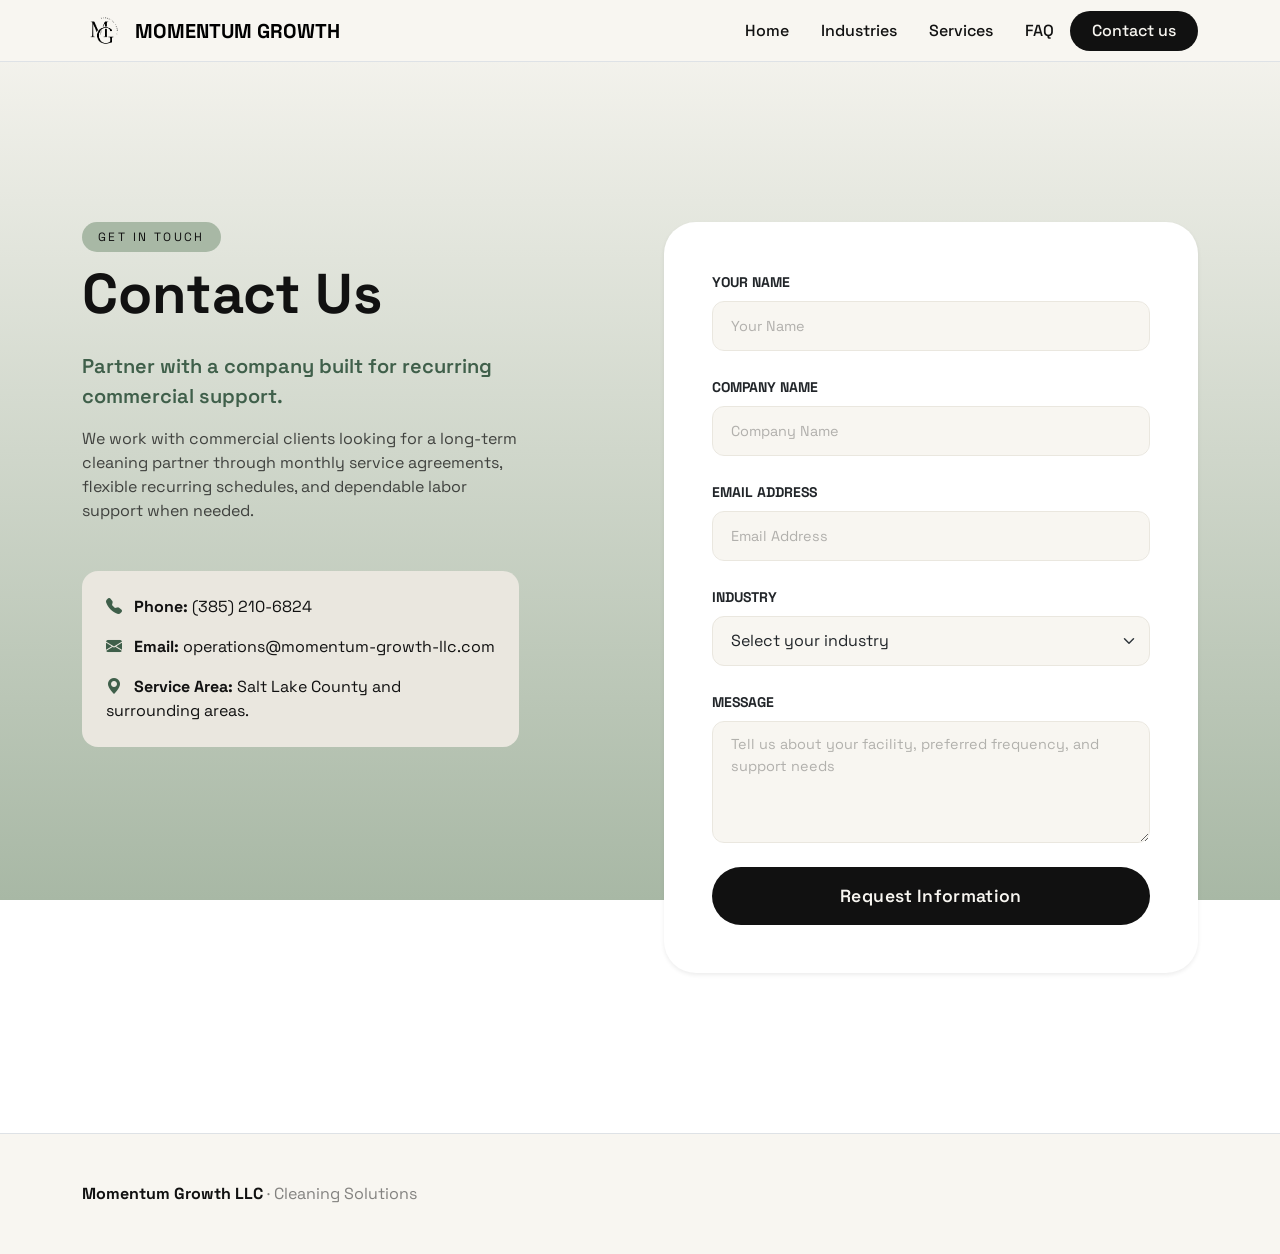
==== commit 3df0b44c: "removed go birds romoved go birds" ====
--- a/contact.html
+++ b/contact.html
@@ -111,10 +111,7 @@
     <div>
         <span class="fw-bold">Momentum Growth LLC</span> <span class="opacity-50">· Cleaning Solutions</span>
     </div>
-        <p class="go-birds mb-0">
-        go birds 
-        <img src="https://upload.wikimedia.org/wikipedia/en/thumb/8/8e/Philadelphia_Eagles_logo.svg/1200px-Philadelphia_Eagles_logo.svg.png" alt="Eagles logo" style="height: 14px;">
-        </p>
+        
 </div>
 </footer>
 
